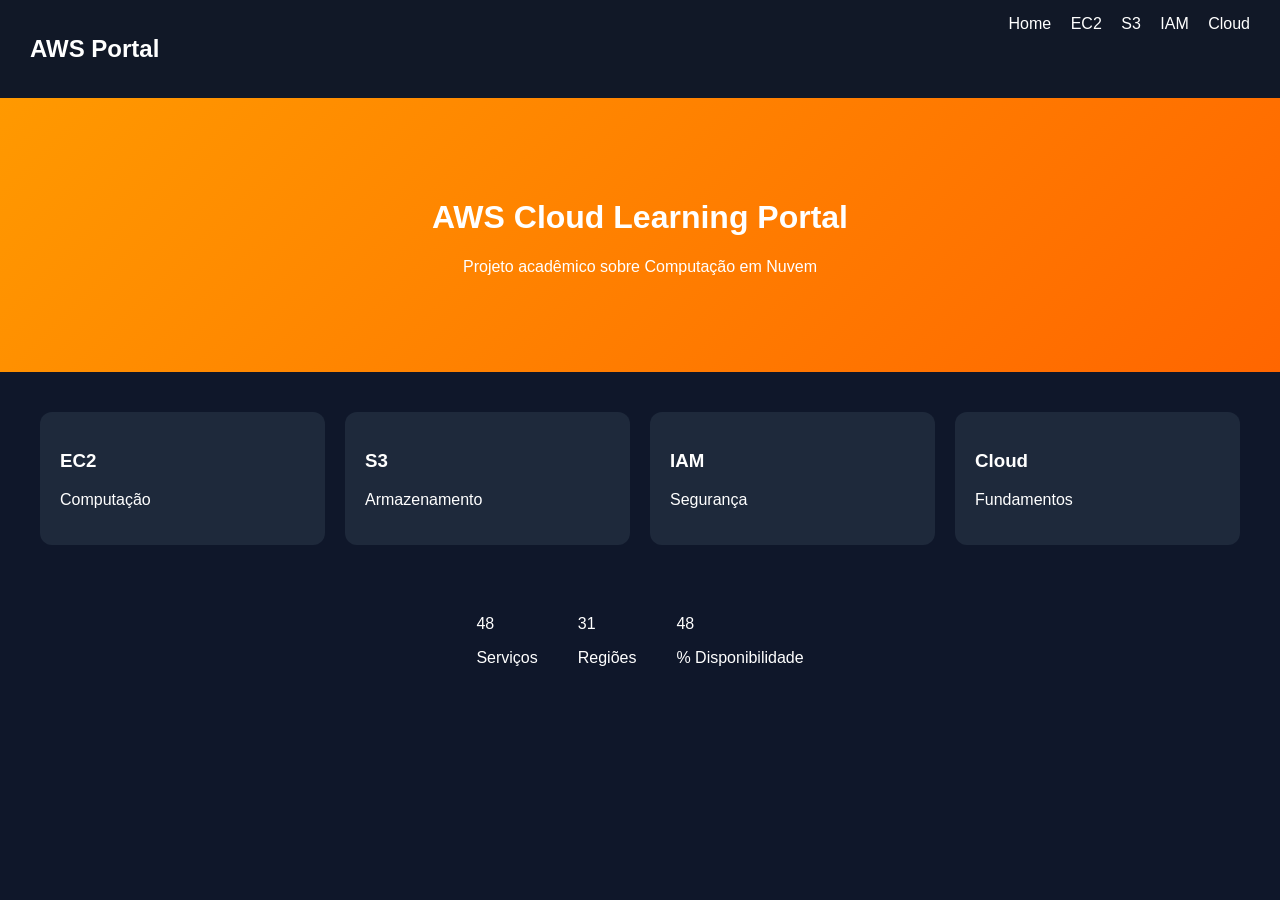
==== index.html @ 0c71f1a4 "first commit" ====
<!DOCTYPE html>
<html lang="pt-BR">
<head>
<meta charset="UTF-8">
<meta name="viewport" content="width=device-width, initial-scale=1.0">
<title>AWS Learning Portal</title>
<link rel="stylesheet" href="css/style.css">
</head>
<body>
<nav>
<h2>AWS Portal</h2>
<div>
<a href="index.html">Home</a>
<a href="ec2.html">EC2</a>
<a href="s3.html">S3</a>
<a href="iam.html">IAM</a>
<a href="cloud.html">Cloud</a>
</div>
</nav>

<header class="hero">
<h1>AWS Cloud Learning Portal</h1>
<p>Projeto acadêmico sobre Computação em Nuvem</p>
</header>

<section class="cards">
<a class="card" href="ec2.html"><h3>EC2</h3><p>Computação</p></a>
<a class="card" href="s3.html"><h3>S3</h3><p>Armazenamento</p></a>
<a class="card" href="iam.html"><h3>IAM</h3><p>Segurança</p></a>
<a class="card" href="cloud.html"><h3>Cloud</h3><p>Fundamentos</p></a>
</section>

<section class="stats">
<div><span class="counter" data-target="240">0</span><p>Serviços</p></div>
<div><span class="counter" data-target="31">0</span><p>Regiões</p></div>
<div><span class="counter" data-target="99">0</span><p>% Disponibilidade</p></div>
</section>

<script src="js/main.js"></script>
</body>
</html>
---- css/style.css ----
body{font-family:Arial,sans-serif;margin:0;background:#0f172a;color:white}
nav{display:flex;justify-content:space-between;padding:15px 30px;background:#111827}
nav a{color:white;text-decoration:none;margin-left:15px}
.hero{text-align:center;padding:80px;background:linear-gradient(135deg,#ff9900,#ff6600)}
.cards{display:grid;grid-template-columns:repeat(auto-fit,minmax(200px,1fr));gap:20px;padding:40px}
.card,.panel{background:#1e293b;padding:20px;border-radius:12px;color:white;text-decoration:none}
.stats{display:flex;justify-content:center;gap:40px;padding:30px}
.page{padding:40px}
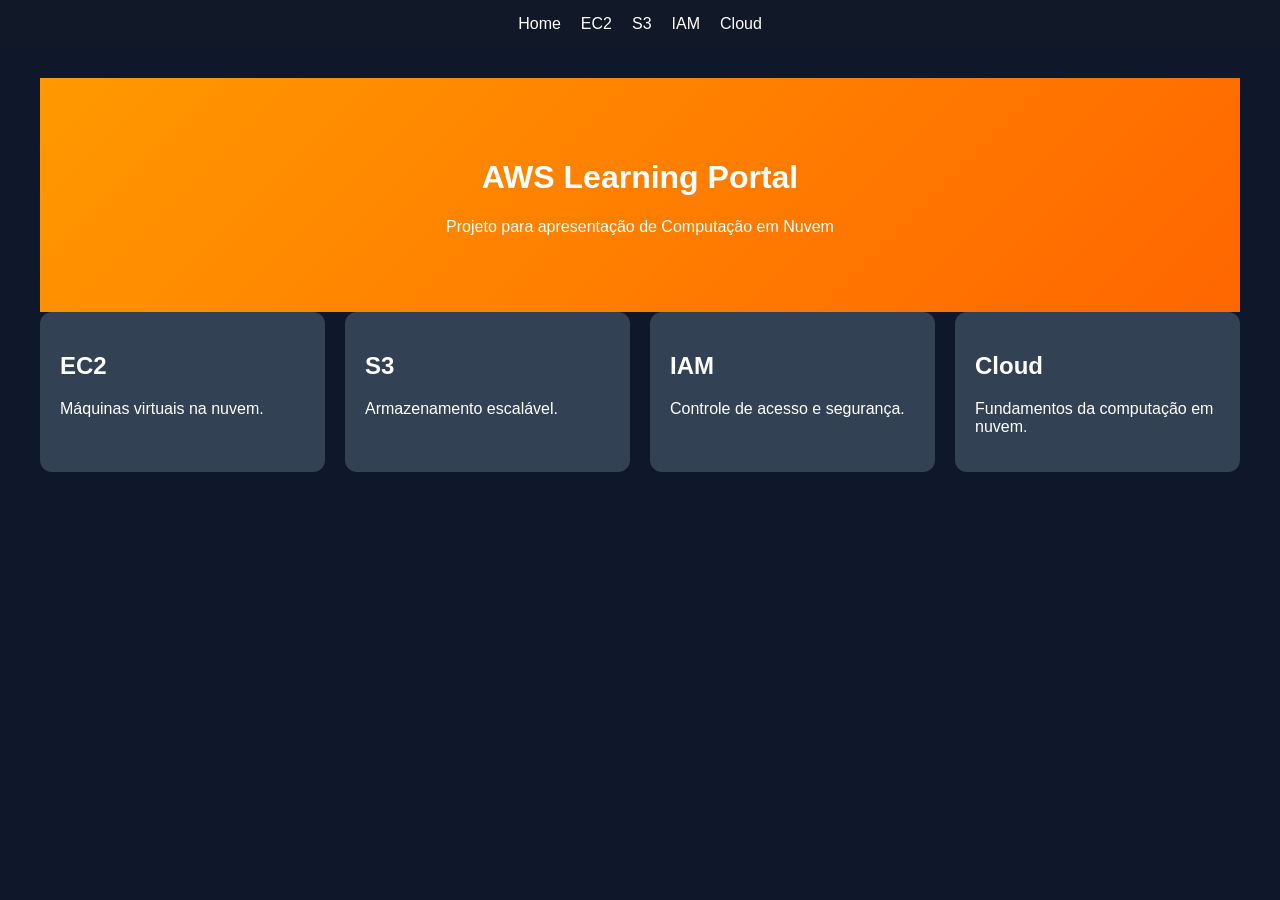
==== commit edc15d4e: "Atualiza estrutura e conteúdo das páginas HTML e CSS para melhor apresentação dos serviços da AWS." ====
--- a/index.html
+++ b/index.html
@@ -1,41 +1,19 @@
-<!DOCTYPE html>
-<html lang="pt-BR">
-<head>
-<meta charset="UTF-8">
-<meta name="viewport" content="width=device-width, initial-scale=1.0">
-<title>AWS Learning Portal</title>
-<link rel="stylesheet" href="css/style.css">
-</head>
-<body>
+<!DOCTYPE html><html lang='pt-BR'><head>
+<meta charset='UTF-8'><meta name='viewport' content='width=device-width,initial-scale=1'>
+<title>AWS Portal</title><link rel='stylesheet' href='css/style.css'></head><body>
 <nav>
-<h2>AWS Portal</h2>
-<div>
-<a href="index.html">Home</a>
-<a href="ec2.html">EC2</a>
-<a href="s3.html">S3</a>
-<a href="iam.html">IAM</a>
-<a href="cloud.html">Cloud</a>
+<a href='index.html'>Home</a>
+<a href='ec2.html'>EC2</a>
+<a href='s3.html'>S3</a>
+<a href='iam.html'>IAM</a>
+<a href='cloud.html'>Cloud</a>
+</nav>
+<div class='page'>
+<div class='hero'><h1>AWS Learning Portal</h1><p>Projeto para apresentação de Computação em Nuvem</p></div>
+<div class='grid'>
+<div class='card'><h2>EC2</h2><p>Máquinas virtuais na nuvem.</p></div>
+<div class='card'><h2>S3</h2><p>Armazenamento escalável.</p></div>
+<div class='card'><h2>IAM</h2><p>Controle de acesso e segurança.</p></div>
+<div class='card'><h2>Cloud</h2><p>Fundamentos da computação em nuvem.</p></div>
 </div>
-</nav>
-
-<header class="hero">
-<h1>AWS Cloud Learning Portal</h1>
-<p>Projeto acadêmico sobre Computação em Nuvem</p>
-</header>
-
-<section class="cards">
-<a class="card" href="ec2.html"><h3>EC2</h3><p>Computação</p></a>
-<a class="card" href="s3.html"><h3>S3</h3><p>Armazenamento</p></a>
-<a class="card" href="iam.html"><h3>IAM</h3><p>Segurança</p></a>
-<a class="card" href="cloud.html"><h3>Cloud</h3><p>Fundamentos</p></a>
-</section>
-
-<section class="stats">
-<div><span class="counter" data-target="240">0</span><p>Serviços</p></div>
-<div><span class="counter" data-target="31">0</span><p>Regiões</p></div>
-<div><span class="counter" data-target="99">0</span><p>% Disponibilidade</p></div>
-</section>
-
-<script src="js/main.js"></script>
-</body>
-</html>+</div></body></html>
--- a/css/style.css
+++ b/css/style.css
@@ -1,9 +1,12 @@
 
-body{font-family:Arial,sans-serif;margin:0;background:#0f172a;color:white}
-nav{display:flex;justify-content:space-between;padding:15px 30px;background:#111827}
-nav a{color:white;text-decoration:none;margin-left:15px}
-.hero{text-align:center;padding:80px;background:linear-gradient(135deg,#ff9900,#ff6600)}
-.cards{display:grid;grid-template-columns:repeat(auto-fit,minmax(200px,1fr));gap:20px;padding:40px}
-.card,.panel{background:#1e293b;padding:20px;border-radius:12px;color:white;text-decoration:none}
-.stats{display:flex;justify-content:center;gap:40px;padding:30px}
-.page{padding:40px}
+body{margin:0;font-family:Segoe UI,Arial,sans-serif;background:#0f172a;color:#fff}
+nav{background:#111827;padding:15px;display:flex;gap:20px;justify-content:center;position:sticky;top:0}
+nav a{color:#fff;text-decoration:none}
+.hero{padding:60px;text-align:center;background:linear-gradient(135deg,#ff9900,#ff6600)}
+.page{max-width:1200px;margin:auto;padding:30px}
+.panel{background:#1e293b;padding:20px;border-radius:14px;margin:20px 0}
+.grid{display:grid;grid-template-columns:repeat(auto-fit,minmax(250px,1fr));gap:20px}
+.card{background:#334155;padding:20px;border-radius:12px}
+table{width:100%;border-collapse:collapse}
+th,td{border:1px solid #475569;padding:10px}
+th{background:#ff9900}
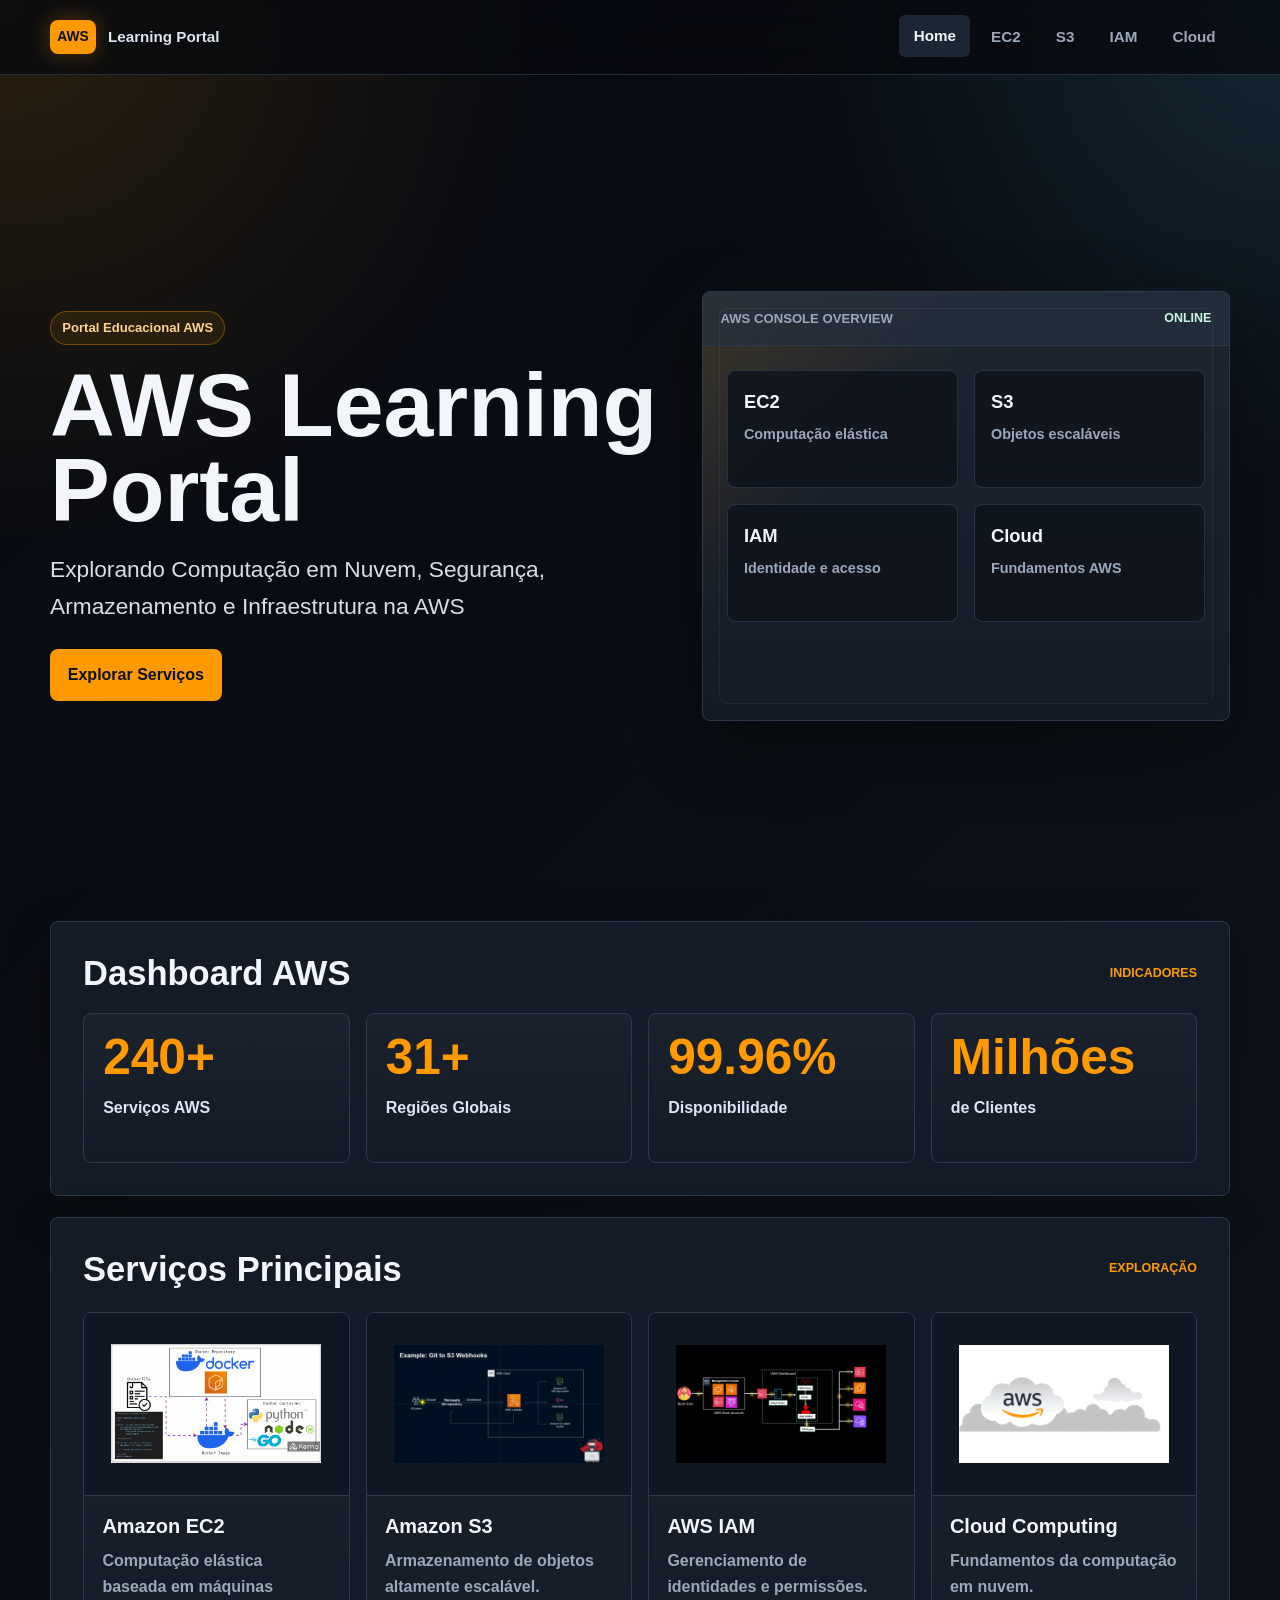
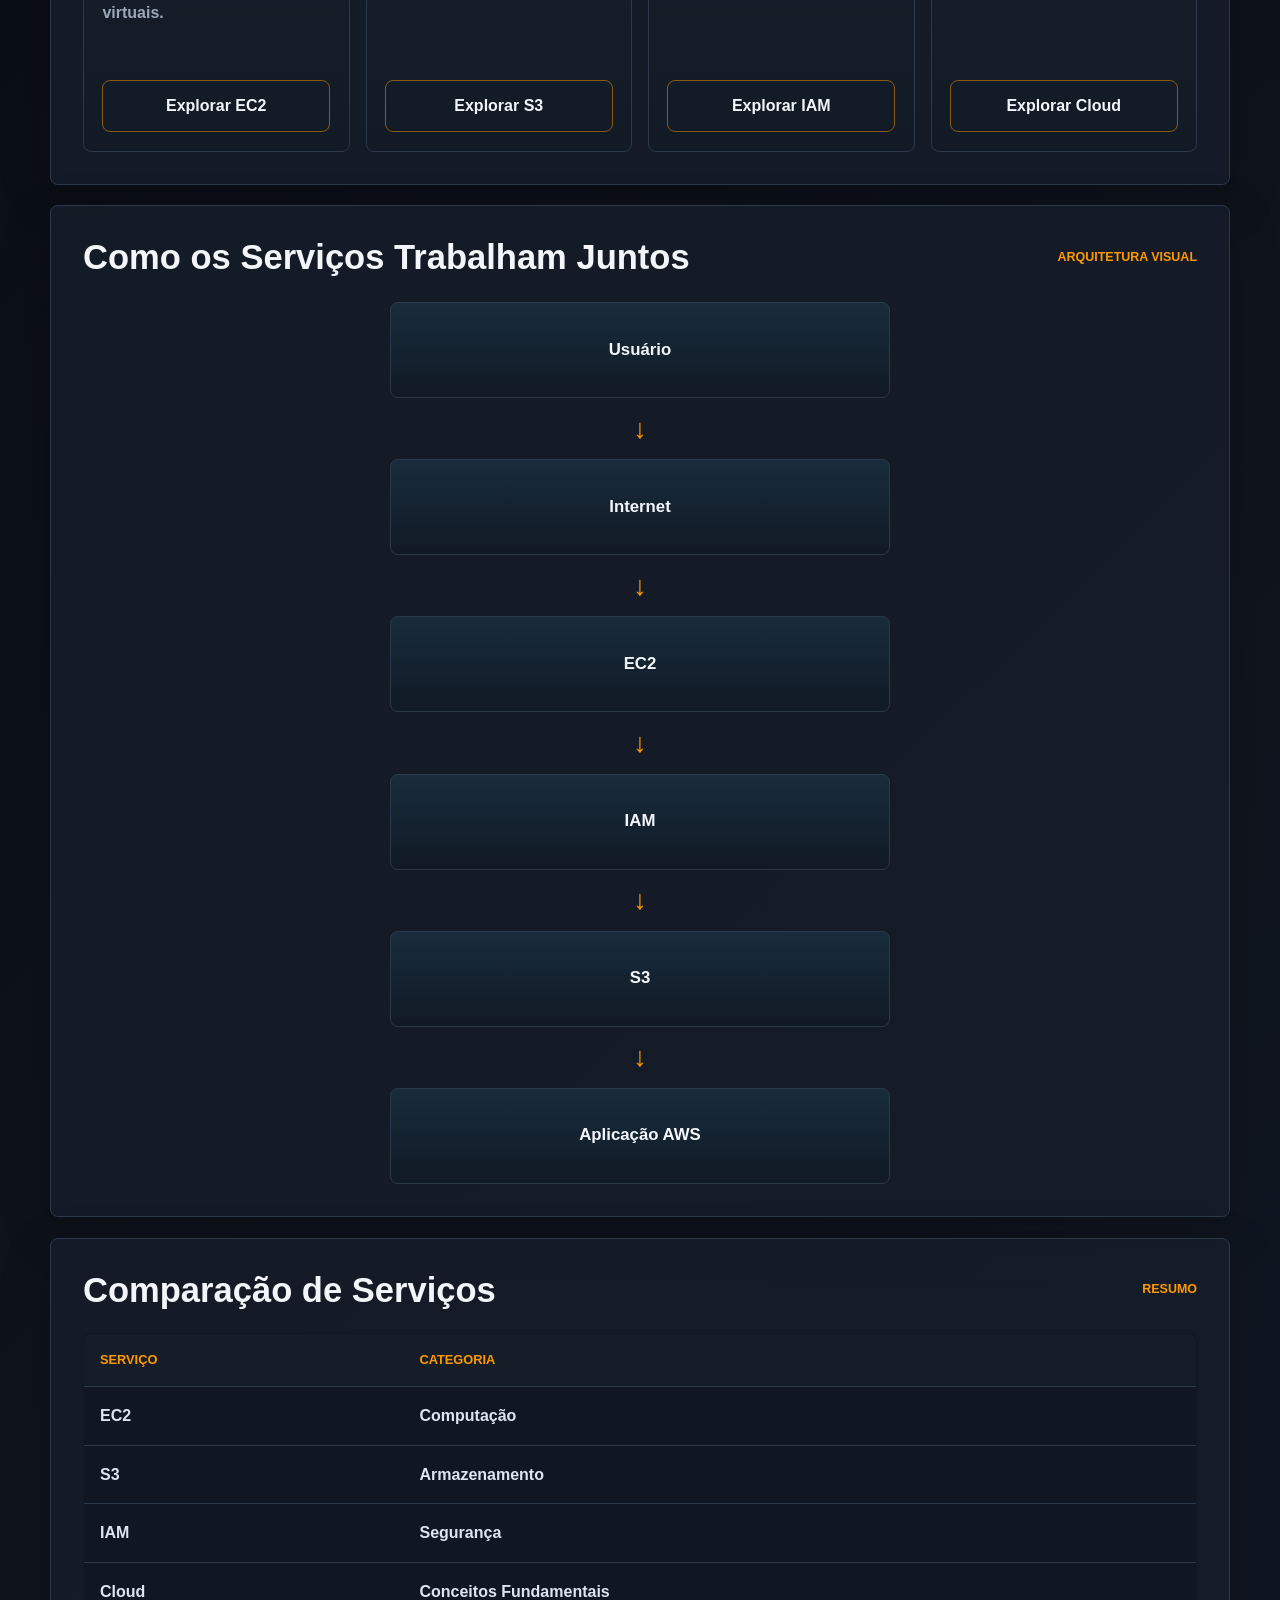
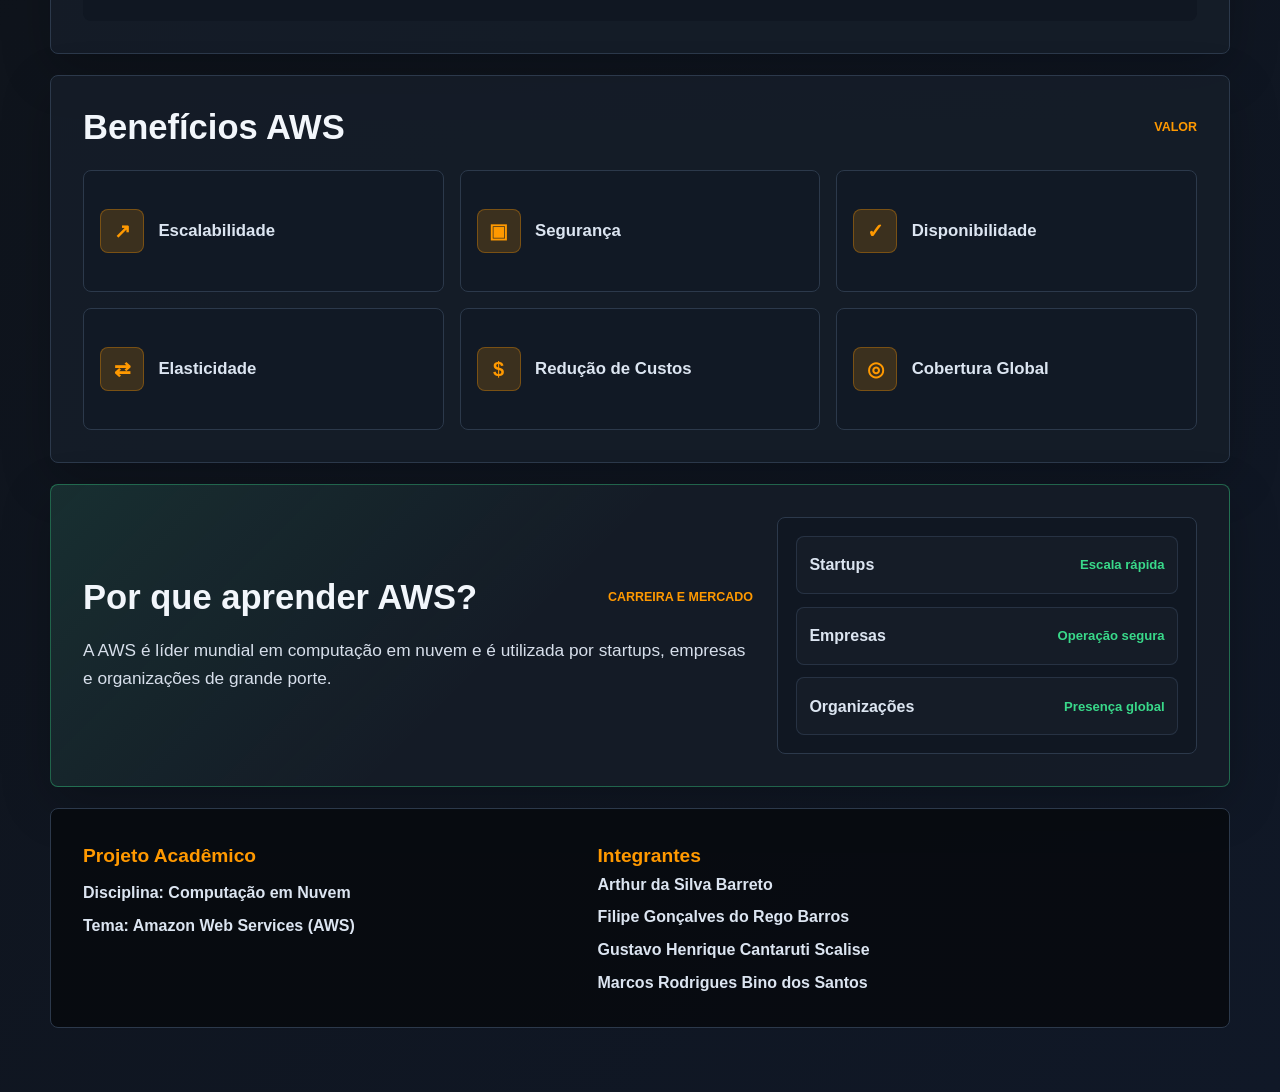
==== commit f33f2821: "Refactor code structure for improved readability and maintainability" ====
--- a/index.html
+++ b/index.html
@@ -1,19 +1,1074 @@
-<!DOCTYPE html><html lang='pt-BR'><head>
-<meta charset='UTF-8'><meta name='viewport' content='width=device-width,initial-scale=1'>
-<title>AWS Portal</title><link rel='stylesheet' href='css/style.css'></head><body>
-<nav>
-<a href='index.html'>Home</a>
-<a href='ec2.html'>EC2</a>
-<a href='s3.html'>S3</a>
-<a href='iam.html'>IAM</a>
-<a href='cloud.html'>Cloud</a>
-</nav>
-<div class='page'>
-<div class='hero'><h1>AWS Learning Portal</h1><p>Projeto para apresentação de Computação em Nuvem</p></div>
-<div class='grid'>
-<div class='card'><h2>EC2</h2><p>Máquinas virtuais na nuvem.</p></div>
-<div class='card'><h2>S3</h2><p>Armazenamento escalável.</p></div>
-<div class='card'><h2>IAM</h2><p>Controle de acesso e segurança.</p></div>
-<div class='card'><h2>Cloud</h2><p>Fundamentos da computação em nuvem.</p></div>
-</div>
-</div></body></html>+<!DOCTYPE html>
+<html lang="pt-BR">
+<head>
+  <meta charset="UTF-8">
+  <meta name="viewport" content="width=device-width, initial-scale=1.0">
+  <title>AWS Learning Portal</title>
+  <style>
+    :root {
+      --aws-orange: #ff9900;
+      --aws-orange-soft: rgba(255, 153, 0, 0.18);
+      --aws-blue: #232f3e;
+      --bg: #0f141c;
+      --bg-deep: #070a0f;
+      --panel: #151d28;
+      --panel-soft: #1d2634;
+      --line: #2c394b;
+      --text: #f2f6fb;
+      --muted: #9aa8ba;
+      --green: #39d98a;
+      --cyan: #55d6ff;
+      --shadow: 0 24px 70px rgba(0, 0, 0, 0.36);
+    }
+
+    * {
+      box-sizing: border-box;
+      margin: 0;
+      padding: 0;
+    }
+
+    html {
+      scroll-behavior: smooth;
+    }
+
+    body {
+      min-height: 100vh;
+      font-family: Arial, Helvetica, sans-serif;
+      color: var(--text);
+      background:
+        radial-gradient(circle at top right, rgba(85, 214, 255, 0.12), transparent 30rem),
+        radial-gradient(circle at top left, rgba(255, 153, 0, 0.14), transparent 34rem),
+        linear-gradient(135deg, var(--bg-deep) 0%, var(--bg) 58%, #101827 100%);
+      line-height: 1.6;
+    }
+
+    a {
+      color: inherit;
+    }
+
+    .navbar {
+      position: fixed;
+      top: 0;
+      left: 0;
+      right: 0;
+      z-index: 20;
+      border-bottom: 1px solid rgba(44, 57, 75, 0.78);
+      background: rgba(7, 10, 15, 0.76);
+      backdrop-filter: blur(16px);
+      transition: background 180ms ease, box-shadow 180ms ease, border-color 180ms ease;
+    }
+
+    .navbar.scrolled {
+      border-color: rgba(255, 153, 0, 0.22);
+      background: rgba(7, 10, 15, 0.94);
+      box-shadow: 0 16px 40px rgba(0, 0, 0, 0.3);
+    }
+
+    .nav-inner {
+      width: min(1180px, calc(100% - 2rem));
+      min-height: 74px;
+      display: flex;
+      align-items: center;
+      justify-content: space-between;
+      gap: 1rem;
+      margin: 0 auto;
+    }
+
+    .brand {
+      display: inline-flex;
+      align-items: center;
+      gap: 0.75rem;
+      color: var(--text);
+      text-decoration: none;
+      font-weight: 900;
+    }
+
+    .brand-mark {
+      width: 46px;
+      height: 34px;
+      display: grid;
+      place-items: center;
+      border: 1px solid rgba(255, 153, 0, 0.38);
+      border-radius: 8px;
+      color: #081019;
+      background: var(--aws-orange);
+      font-size: 0.86rem;
+      letter-spacing: 0;
+      box-shadow: 0 0 22px rgba(255, 153, 0, 0.28);
+    }
+
+    .brand span:last-child {
+      color: #dce5f1;
+      font-size: 0.95rem;
+    }
+
+    .nav-links {
+      display: flex;
+      align-items: center;
+      gap: 0.4rem;
+    }
+
+    .nav-links a {
+      color: var(--muted);
+      text-decoration: none;
+      font-size: 0.95rem;
+      font-weight: 800;
+      padding: 0.55rem 0.9rem;
+      border-radius: 6px;
+      transition: color 180ms ease, background 180ms ease, transform 180ms ease;
+    }
+
+    .nav-links a:hover,
+    .nav-links a.active {
+      color: var(--text);
+      background: var(--panel-soft);
+      transform: translateY(-1px);
+    }
+
+    .page {
+      width: min(1180px, calc(100% - 2rem));
+      margin: 0 auto;
+      padding: 7rem 0 4rem;
+    }
+
+    .hero {
+      min-height: calc(100vh - 7rem);
+      display: grid;
+      align-items: center;
+      padding: 2rem 0;
+    }
+
+    .hero-grid {
+      display: grid;
+      grid-template-columns: minmax(0, 1.08fr) minmax(320px, 0.92fr);
+      align-items: center;
+      gap: 2rem;
+    }
+
+    .eyebrow {
+      display: inline-flex;
+      align-items: center;
+      gap: 0.55rem;
+      margin-bottom: 1.1rem;
+      padding: 0.35rem 0.7rem;
+      border: 1px solid rgba(255, 153, 0, 0.34);
+      border-radius: 999px;
+      color: #ffd293;
+      background: rgba(255, 153, 0, 0.09);
+      font-size: 0.82rem;
+      font-weight: 700;
+      letter-spacing: 0;
+    }
+
+    h1 {
+      max-width: 780px;
+      font-size: clamp(3.1rem, 7vw, 6.2rem);
+      line-height: 0.95;
+      letter-spacing: 0;
+    }
+
+    .subtitle {
+      max-width: 680px;
+      margin-top: 1.15rem;
+      color: #d6deea;
+      font-size: clamp(1.08rem, 2vw, 1.42rem);
+    }
+
+    .primary-btn,
+    .service-btn {
+      display: inline-flex;
+      align-items: center;
+      justify-content: center;
+      gap: 0.55rem;
+      min-height: 44px;
+      margin-top: 1.55rem;
+      padding: 0.78rem 1.05rem;
+      border: 1px solid rgba(255, 153, 0, 0.5);
+      border-radius: 8px;
+      color: #081019;
+      background: var(--aws-orange);
+      text-decoration: none;
+      font-weight: 900;
+      transition: transform 180ms ease, box-shadow 180ms ease, background 180ms ease;
+      cursor: pointer;
+    }
+
+    .primary-btn:hover,
+    .service-btn:hover {
+      transform: translateY(-2px);
+      background: #ffad33;
+      box-shadow: 0 18px 34px rgba(255, 153, 0, 0.25);
+    }
+
+    .hero-visual {
+      position: relative;
+      min-height: 430px;
+      overflow: hidden;
+      border: 1px solid var(--line);
+      border-radius: 8px;
+      background:
+        linear-gradient(135deg, rgba(255, 153, 0, 0.14), transparent 34%),
+        linear-gradient(180deg, rgba(255, 255, 255, 0.05), transparent),
+        #121a25;
+      box-shadow: var(--shadow);
+    }
+
+    .hero-visual::before {
+      content: "";
+      position: absolute;
+      inset: 1rem;
+      border: 1px solid rgba(255, 255, 255, 0.06);
+      border-radius: 8px;
+    }
+
+    .console-top {
+      display: flex;
+      align-items: center;
+      justify-content: space-between;
+      gap: 1rem;
+      padding: 1rem 1.1rem;
+      border-bottom: 1px solid var(--line);
+      background: rgba(35, 47, 62, 0.72);
+    }
+
+    .console-title {
+      color: var(--muted);
+      font-size: 0.82rem;
+      font-weight: 900;
+      text-transform: uppercase;
+      letter-spacing: 0;
+    }
+
+    .status-pill {
+      color: #c8f7df;
+      font-size: 0.78rem;
+      font-weight: 900;
+    }
+
+    .cloud-diagram {
+      position: relative;
+      display: grid;
+      grid-template-columns: repeat(2, minmax(0, 1fr));
+      gap: 1rem;
+      padding: 1.5rem;
+    }
+
+    .mini-card {
+      min-height: 118px;
+      padding: 1rem;
+      border: 1px solid rgba(44, 57, 75, 0.82);
+      border-radius: 8px;
+      background: rgba(15, 20, 28, 0.84);
+      transition: transform 180ms ease, border-color 180ms ease;
+    }
+
+    .mini-card:hover {
+      transform: translateY(-4px);
+      border-color: rgba(255, 153, 0, 0.5);
+    }
+
+    .mini-card strong {
+      display: block;
+      color: var(--text);
+      font-size: 1.15rem;
+    }
+
+    .mini-card span {
+      display: block;
+      margin-top: 0.4rem;
+      color: var(--muted);
+      font-size: 0.9rem;
+      font-weight: 700;
+    }
+
+    section {
+      margin-top: 1.3rem;
+      padding: 2rem;
+      border: 1px solid var(--line);
+      border-radius: 8px;
+      background: rgba(21, 29, 40, 0.88);
+      box-shadow: 0 16px 50px rgba(0, 0, 0, 0.22);
+      scroll-margin-top: 96px;
+    }
+
+    .section-header {
+      display: flex;
+      align-items: center;
+      justify-content: space-between;
+      gap: 1rem;
+      margin-bottom: 1.2rem;
+    }
+
+    h2 {
+      font-size: clamp(1.45rem, 2.7vw, 2.2rem);
+      line-height: 1.15;
+      letter-spacing: 0;
+    }
+
+    .tag {
+      flex: 0 0 auto;
+      color: var(--aws-orange);
+      font-size: 0.78rem;
+      font-weight: 800;
+      text-transform: uppercase;
+      letter-spacing: 0;
+    }
+
+    .stats-grid {
+      display: grid;
+      grid-template-columns: repeat(4, minmax(0, 1fr));
+      gap: 1rem;
+    }
+
+    .stat-card {
+      min-height: 150px;
+      padding: 1.2rem;
+      border: 1px solid var(--line);
+      border-radius: 8px;
+      background:
+        linear-gradient(180deg, rgba(255, 255, 255, 0.035), transparent),
+        #121a25;
+      transition: transform 180ms ease, border-color 180ms ease, background 180ms ease;
+    }
+
+    .stat-card:hover,
+    .service-card:hover,
+    .benefit-card:hover {
+      transform: translateY(-6px);
+      border-color: rgba(255, 153, 0, 0.56);
+      background: #172232;
+    }
+
+    .stat-value {
+      display: block;
+      color: var(--aws-orange);
+      font-size: clamp(2.2rem, 4vw, 3.1rem);
+      line-height: 1;
+      font-weight: 900;
+      letter-spacing: 0;
+    }
+
+    .stat-card p {
+      margin-top: 0.75rem;
+      color: #dce5f1;
+      font-weight: 800;
+    }
+
+    .services-grid {
+      display: grid;
+      grid-template-columns: repeat(4, minmax(0, 1fr));
+      gap: 1rem;
+      margin-top: 1.4rem;
+    }
+
+    .service-card {
+      display: flex;
+      flex-direction: column;
+      min-height: 440px;
+      overflow: hidden;
+      border: 1px solid var(--line);
+      border-radius: 8px;
+      background:
+        linear-gradient(180deg, rgba(255, 255, 255, 0.035), transparent),
+        #121a25;
+      transition: transform 180ms ease, border-color 180ms ease, background 180ms ease;
+    }
+
+    .service-media {
+      min-height: 180px;
+      display: grid;
+      place-items: center;
+      padding: 1rem;
+      border-bottom: 1px solid var(--line);
+      background: #0f1722;
+    }
+
+    .service-media img {
+      width: min(100%, 210px);
+      height: 150px;
+      object-fit: contain;
+      border-radius: 6px;
+    }
+
+    .service-body {
+      display: flex;
+      flex: 1;
+      flex-direction: column;
+      padding: 1.15rem;
+    }
+
+    .service-body h3 {
+      font-size: 1.25rem;
+      line-height: 1.2;
+      letter-spacing: 0;
+    }
+
+    .service-body p {
+      margin-top: 0.65rem;
+      color: var(--muted);
+      font-weight: 700;
+    }
+
+    .service-btn {
+      width: 100%;
+      margin-top: auto;
+      color: var(--text);
+      background: transparent;
+    }
+
+    .service-btn:hover {
+      color: #081019;
+      background: var(--aws-orange);
+    }
+
+    .flow {
+      display: grid;
+      grid-template-columns: minmax(0, 500px);
+      justify-content: center;
+      align-items: center;
+      gap: 0.55rem;
+      margin-top: 1.5rem;
+    }
+
+    .flow-step {
+      min-height: 96px;
+      display: grid;
+      place-items: center;
+      padding: 1rem;
+      border: 1px solid var(--line);
+      border-radius: 8px;
+      background:
+        linear-gradient(180deg, rgba(85, 214, 255, 0.1), transparent),
+        #111925;
+      text-align: center;
+      font-size: 1.05rem;
+      font-weight: 900;
+      transition: transform 180ms ease, border-color 180ms ease;
+    }
+
+    .flow-step:hover {
+      transform: translateY(-3px);
+      border-color: rgba(255, 153, 0, 0.56);
+    }
+
+    .flow-arrow {
+      color: var(--aws-orange);
+      font-size: 1.7rem;
+      text-align: center;
+    }
+
+    table {
+      width: 100%;
+      margin-top: 1.4rem;
+      overflow: hidden;
+      border-collapse: collapse;
+      border: 1px solid var(--line);
+      border-radius: 8px;
+      background: #101722;
+    }
+
+    th,
+    td {
+      padding: 1rem;
+      border-bottom: 1px solid var(--line);
+      text-align: left;
+    }
+
+    th {
+      color: var(--aws-orange);
+      background: #151d29;
+      font-size: 0.8rem;
+      text-transform: uppercase;
+      letter-spacing: 0;
+    }
+
+    td {
+      color: #dce5f1;
+      font-weight: 800;
+    }
+
+    tr:last-child td {
+      border-bottom: none;
+    }
+
+    .benefits-grid {
+      display: grid;
+      grid-template-columns: repeat(3, minmax(0, 1fr));
+      gap: 1rem;
+      margin-top: 1.4rem;
+    }
+
+    .benefit-card {
+      min-height: 122px;
+      display: flex;
+      align-items: center;
+      gap: 0.9rem;
+      padding: 1rem;
+      border: 1px solid var(--line);
+      border-radius: 8px;
+      background: #111925;
+      transition: transform 180ms ease, border-color 180ms ease, background 180ms ease;
+    }
+
+    .benefit-icon {
+      width: 44px;
+      height: 44px;
+      display: grid;
+      place-items: center;
+      flex: 0 0 auto;
+      border: 1px solid rgba(255, 153, 0, 0.32);
+      border-radius: 8px;
+      color: var(--aws-orange);
+      background: var(--aws-orange-soft);
+      font-size: 1.25rem;
+      font-weight: 900;
+    }
+
+    .benefit-card h3 {
+      color: #dce5f1;
+      font-size: 1.05rem;
+      line-height: 1.2;
+      letter-spacing: 0;
+    }
+
+    .highlight {
+      display: grid;
+      grid-template-columns: minmax(0, 1fr) minmax(280px, 420px);
+      align-items: center;
+      gap: 1.5rem;
+      border-color: rgba(57, 217, 138, 0.38);
+      background:
+        linear-gradient(135deg, rgba(57, 217, 138, 0.1), transparent 42%),
+        rgba(21, 29, 40, 0.92);
+    }
+
+    .highlight p {
+      max-width: 720px;
+      margin-top: 0.8rem;
+      color: #d7dfeb;
+      font-size: 1.08rem;
+    }
+
+    .corp-visual {
+      display: grid;
+      gap: 0.8rem;
+      padding: 1.1rem;
+      border: 1px solid var(--line);
+      border-radius: 8px;
+      background: #101722;
+    }
+
+    .corp-row {
+      display: flex;
+      align-items: center;
+      justify-content: space-between;
+      gap: 1rem;
+      min-height: 58px;
+      padding: 0.8rem;
+      border: 1px solid rgba(44, 57, 75, 0.8);
+      border-radius: 8px;
+      color: #dce5f1;
+      font-weight: 800;
+      background: rgba(255, 255, 255, 0.025);
+    }
+
+    .corp-row span:last-child {
+      color: var(--green);
+      font-size: 0.82rem;
+    }
+
+    footer {
+      margin-top: 1.3rem;
+      padding: 2rem;
+      border: 1px solid var(--line);
+      border-radius: 8px;
+      background: rgba(7, 10, 15, 0.9);
+    }
+
+    .footer-grid {
+      display: grid;
+      grid-template-columns: minmax(0, 0.9fr) minmax(0, 1.1fr);
+      gap: 1.5rem;
+    }
+
+    .footer-title {
+      color: var(--aws-orange);
+      font-size: 1.2rem;
+      font-weight: 900;
+    }
+
+    .footer-text {
+      margin-top: 0.5rem;
+      color: #dce5f1;
+      font-weight: 800;
+    }
+
+    .members {
+      display: grid;
+      gap: 0.45rem;
+      list-style: none;
+    }
+
+    .members li {
+      color: #dce5f1;
+      font-weight: 700;
+    }
+
+    .fade-in {
+      opacity: 0;
+      transform: translateY(18px);
+      transition: opacity 650ms ease, transform 650ms ease;
+    }
+
+    .fade-in.visible {
+      opacity: 1;
+      transform: translateY(0);
+    }
+
+    @media (max-width: 1020px) {
+      .hero-grid,
+      .highlight {
+        grid-template-columns: 1fr;
+      }
+
+      .services-grid,
+      .stats-grid {
+        grid-template-columns: repeat(2, minmax(0, 1fr));
+      }
+    }
+
+    @media (max-width: 760px) {
+      .nav-inner {
+        min-height: auto;
+        align-items: flex-start;
+        flex-direction: column;
+        padding: 0.8rem 0;
+      }
+
+      .nav-links {
+        width: 100%;
+        overflow-x: auto;
+        padding-bottom: 0.1rem;
+      }
+
+      .page {
+        padding-top: 8.8rem;
+      }
+
+      .hero {
+        min-height: auto;
+      }
+
+      section,
+      footer {
+        padding: 1rem;
+      }
+
+      .benefits-grid,
+      .footer-grid {
+        grid-template-columns: 1fr;
+      }
+    }
+
+    @media (max-width: 560px) {
+      .page {
+        width: min(100% - 1rem, 1180px);
+      }
+
+      .services-grid,
+      .stats-grid {
+        grid-template-columns: 1fr;
+      }
+
+      .hero-visual {
+        min-height: auto;
+      }
+
+      .cloud-diagram {
+        grid-template-columns: 1fr;
+      }
+
+      .service-card,
+      .stat-card {
+        min-height: auto;
+      }
+
+      th,
+      td {
+        padding: 0.85rem;
+      }
+    }
+  </style>
+</head>
+<body>
+  <nav class="navbar" aria-label="Navegação principal">
+    <div class="nav-inner">
+      <a class="brand" href="index.html" aria-label="AWS Learning Portal">
+        <span class="brand-mark">AWS</span>
+        <span>Learning Portal</span>
+      </a>
+      <div class="nav-links">
+        <a class="active" href="index.html">Home</a>
+        <a href="ec2.html">EC2</a>
+        <a href="s3.html">S3</a>
+        <a href="iam.html">IAM</a>
+        <a href="cloud.html">Cloud</a>
+      </div>
+    </div>
+  </nav>
+
+  <main class="page">
+    <header class="hero">
+      <div class="hero-grid fade-in">
+        <div>
+          <p class="eyebrow">Portal Educacional AWS</p>
+          <h1>AWS Learning Portal</h1>
+          <p class="subtitle">
+            Explorando Computação em Nuvem, Segurança, Armazenamento e Infraestrutura na AWS
+          </p>
+          <a class="primary-btn" href="#servicos">Explorar Serviços</a>
+        </div>
+
+        <div class="hero-visual" aria-label="Painel visual inspirado no AWS Console">
+          <div class="console-top">
+            <span class="console-title">AWS Console Overview</span>
+            <span class="status-pill">ONLINE</span>
+          </div>
+          <div class="cloud-diagram">
+            <div class="mini-card">
+              <strong>EC2</strong>
+              <span>Computação elástica</span>
+            </div>
+            <div class="mini-card">
+              <strong>S3</strong>
+              <span>Objetos escaláveis</span>
+            </div>
+            <div class="mini-card">
+              <strong>IAM</strong>
+              <span>Identidade e acesso</span>
+            </div>
+            <div class="mini-card">
+              <strong>Cloud</strong>
+              <span>Fundamentos AWS</span>
+            </div>
+          </div>
+        </div>
+      </div>
+    </header>
+
+    <section class="fade-in" aria-labelledby="dashboard">
+      <div class="section-header">
+        <h2 id="dashboard">Dashboard AWS</h2>
+        <span class="tag">Indicadores</span>
+      </div>
+      <div class="stats-grid">
+        <article class="stat-card advanced-card">
+          <strong class="stat-value" data-count="240" data-suffix="+">0</strong>
+          <p>Serviços AWS</p>
+        </article>
+        <article class="stat-card advanced-card">
+          <strong class="stat-value" data-count="31" data-suffix="+">0</strong>
+          <p>Regiões Globais</p>
+        </article>
+        <article class="stat-card advanced-card">
+          <strong class="stat-value" data-count="99.99" data-suffix="%">0</strong>
+          <p>Disponibilidade</p>
+        </article>
+        <article class="stat-card advanced-card">
+          <strong class="stat-value" data-text="Milhões">0</strong>
+          <p>de Clientes</p>
+        </article>
+      </div>
+    </section>
+
+    <section id="servicos" class="fade-in" aria-labelledby="servicos-title">
+      <div class="section-header">
+        <h2 id="servicos-title">Serviços Principais</h2>
+        <span class="tag">Exploração</span>
+      </div>
+      <div class="services-grid">
+        <article class="service-card advanced-card">
+          <div class="service-media">
+            <img src="ec_aws_gif.gif" alt="GIF do serviço Amazon EC2">
+          </div>
+          <div class="service-body">
+            <h3>Amazon EC2</h3>
+            <p>Computação elástica baseada em máquinas virtuais.</p>
+            <a class="service-btn" href="ec2.html">Explorar EC2</a>
+          </div>
+        </article>
+
+        <article class="service-card advanced-card">
+          <div class="service-media">
+            <img src="aws_s3_gif.gif" alt="GIF do serviço Amazon S3">
+          </div>
+          <div class="service-body">
+            <h3>Amazon S3</h3>
+            <p>Armazenamento de objetos altamente escalável.</p>
+            <a class="service-btn" href="s3.html">Explorar S3</a>
+          </div>
+        </article>
+
+        <article class="service-card advanced-card">
+          <div class="service-media">
+            <img src="aws_iam_gif.gif" alt="GIF do serviço AWS IAM">
+          </div>
+          <div class="service-body">
+            <h3>AWS IAM</h3>
+            <p>Gerenciamento de identidades e permissões.</p>
+            <a class="service-btn" href="iam.html">Explorar IAM</a>
+          </div>
+        </article>
+
+        <article class="service-card advanced-card">
+          <div class="service-media">
+            <img src="aws_cloud_gif.gif" alt="GIF sobre Cloud Computing">
+          </div>
+          <div class="service-body">
+            <h3>Cloud Computing</h3>
+            <p>Fundamentos da computação em nuvem.</p>
+            <a class="service-btn" href="cloud.html">Explorar Cloud</a>
+          </div>
+        </article>
+      </div>
+    </section>
+
+    <section class="fade-in" aria-labelledby="arquitetura">
+      <div class="section-header">
+        <h2 id="arquitetura">Como os Serviços Trabalham Juntos</h2>
+        <span class="tag">Arquitetura visual</span>
+      </div>
+      <div class="flow" aria-label="Fluxograma de integração entre serviços AWS">
+        <div class="flow-step">Usuário</div>
+        <div class="flow-arrow">↓</div>
+        <div class="flow-step">Internet</div>
+        <div class="flow-arrow">↓</div>
+        <div class="flow-step">EC2</div>
+        <div class="flow-arrow">↓</div>
+        <div class="flow-step">IAM</div>
+        <div class="flow-arrow">↓</div>
+        <div class="flow-step">S3</div>
+        <div class="flow-arrow">↓</div>
+        <div class="flow-step">Aplicação AWS</div>
+      </div>
+    </section>
+
+    <section class="fade-in" aria-labelledby="comparacao">
+      <div class="section-header">
+        <h2 id="comparacao">Comparação de Serviços</h2>
+        <span class="tag">Resumo</span>
+      </div>
+      <table aria-label="Comparação dos serviços apresentados">
+        <thead>
+          <tr>
+            <th>Serviço</th>
+            <th>Categoria</th>
+          </tr>
+        </thead>
+        <tbody>
+          <tr>
+            <td>EC2</td>
+            <td>Computação</td>
+          </tr>
+          <tr>
+            <td>S3</td>
+            <td>Armazenamento</td>
+          </tr>
+          <tr>
+            <td>IAM</td>
+            <td>Segurança</td>
+          </tr>
+          <tr>
+            <td>Cloud</td>
+            <td>Conceitos Fundamentais</td>
+          </tr>
+        </tbody>
+      </table>
+    </section>
+
+    <section class="fade-in" aria-labelledby="beneficios">
+      <div class="section-header">
+        <h2 id="beneficios">Benefícios AWS</h2>
+        <span class="tag">Valor</span>
+      </div>
+      <div class="benefits-grid">
+        <article class="benefit-card advanced-card">
+          <div class="benefit-icon">↗</div>
+          <h3>Escalabilidade</h3>
+        </article>
+        <article class="benefit-card advanced-card">
+          <div class="benefit-icon">▣</div>
+          <h3>Segurança</h3>
+        </article>
+        <article class="benefit-card advanced-card">
+          <div class="benefit-icon">✓</div>
+          <h3>Disponibilidade</h3>
+        </article>
+        <article class="benefit-card advanced-card">
+          <div class="benefit-icon">⇄</div>
+          <h3>Elasticidade</h3>
+        </article>
+        <article class="benefit-card advanced-card">
+          <div class="benefit-icon">$</div>
+          <h3>Redução de Custos</h3>
+        </article>
+        <article class="benefit-card advanced-card">
+          <div class="benefit-icon">◎</div>
+          <h3>Cobertura Global</h3>
+        </article>
+      </div>
+    </section>
+
+    <section class="highlight fade-in" aria-labelledby="aprender">
+      <div>
+        <div class="section-header">
+          <h2 id="aprender">Por que aprender AWS?</h2>
+          <span class="tag">Carreira e mercado</span>
+        </div>
+        <p>
+          A AWS é líder mundial em computação em nuvem e é utilizada por startups,
+          empresas e organizações de grande porte.
+        </p>
+      </div>
+      <div class="corp-visual" aria-label="Visual corporativo sobre adoção da AWS">
+        <div class="corp-row">
+          <span>Startups</span>
+          <span>Escala rápida</span>
+        </div>
+        <div class="corp-row">
+          <span>Empresas</span>
+          <span>Operação segura</span>
+        </div>
+        <div class="corp-row">
+          <span>Organizações</span>
+          <span>Presença global</span>
+        </div>
+      </div>
+    </section>
+
+    <footer class="fade-in">
+      <div class="footer-grid">
+        <div>
+          <div class="footer-title">Projeto Acadêmico</div>
+          <p class="footer-text">Disciplina: Computação em Nuvem</p>
+          <p class="footer-text">Tema: Amazon Web Services (AWS)</p>
+        </div>
+        <div>
+          <div class="footer-title">Integrantes</div>
+          <ul class="members">
+            <li>Arthur da Silva Barreto</li>
+            <li>Filipe Gonçalves do Rego Barros</li>
+            <li>Gustavo Henrique Cantaruti Scalise</li>
+            <li>Marcos Rodrigues Bino dos Santos</li>
+          </ul>
+        </div>
+      </div>
+    </footer>
+  </main>
+
+  <script>
+    const navbar = document.querySelector(".navbar");
+    const fadeItems = document.querySelectorAll(".fade-in");
+    const counters = document.querySelectorAll(".stat-value");
+    let countersStarted = false;
+
+    function updateNavbar() {
+      navbar.classList.toggle("scrolled", window.scrollY > 24);
+    }
+
+    function animateCounter(counter) {
+      const text = counter.dataset.text;
+
+      if (text) {
+        setTimeout(() => {
+          counter.textContent = text;
+        }, 240);
+        return;
+      }
+
+      const target = Number(counter.dataset.count);
+      const suffix = counter.dataset.suffix || "";
+      const decimals = String(target).includes(".") ? 2 : 0;
+      const duration = 1300;
+      const start = performance.now();
+
+      function tick(now) {
+        const progress = Math.min((now - start) / duration, 1);
+        const eased = 1 - Math.pow(1 - progress, 3);
+        const value = target * eased;
+        counter.textContent = value.toFixed(decimals) + suffix;
+
+        if (progress < 1) {
+          requestAnimationFrame(tick);
+        } else {
+          counter.textContent = target.toFixed(decimals) + suffix;
+        }
+      }
+
+      requestAnimationFrame(tick);
+    }
+
+    function startCounters() {
+      if (countersStarted) {
+        return;
+      }
+
+      countersStarted = true;
+      counters.forEach(animateCounter);
+    }
+
+    const observer = new IntersectionObserver((entries) => {
+      entries.forEach((entry) => {
+        if (entry.isIntersecting) {
+          entry.target.classList.add("visible");
+        }
+      });
+    }, { threshold: 0.16 });
+
+    fadeItems.forEach((item) => observer.observe(item));
+
+    const statsObserver = new IntersectionObserver((entries) => {
+      const isVisible = entries.some((entry) => entry.isIntersecting);
+
+      if (isVisible) {
+        startCounters();
+      }
+    }, { threshold: 0.35 });
+
+    const dashboard = document.querySelector("#dashboard");
+    if (dashboard) {
+      statsObserver.observe(dashboard);
+    }
+
+    document.querySelectorAll('a[href^="#"]').forEach((link) => {
+      link.addEventListener("click", (event) => {
+        const target = document.querySelector(link.getAttribute("href"));
+
+        if (target) {
+          event.preventDefault();
+          target.scrollIntoView({ behavior: "smooth", block: "start" });
+        }
+      });
+    });
+
+    document.querySelectorAll(".advanced-card").forEach((card) => {
+      card.addEventListener("mousemove", (event) => {
+        const rect = card.getBoundingClientRect();
+        const x = ((event.clientX - rect.left) / rect.width - 0.5) * 8;
+        const y = ((event.clientY - rect.top) / rect.height - 0.5) * -8;
+        card.style.transform = `translateY(-6px) rotateX(${y}deg) rotateY(${x}deg)`;
+      });
+
+      card.addEventListener("mouseleave", () => {
+        card.style.transform = "";
+      });
+    });
+
+    updateNavbar();
+    window.addEventListener("load", () => {
+      setTimeout(startCounters, 250);
+    });
+    window.addEventListener("scroll", updateNavbar, { passive: true });
+  </script>
+</body>
+</html>
